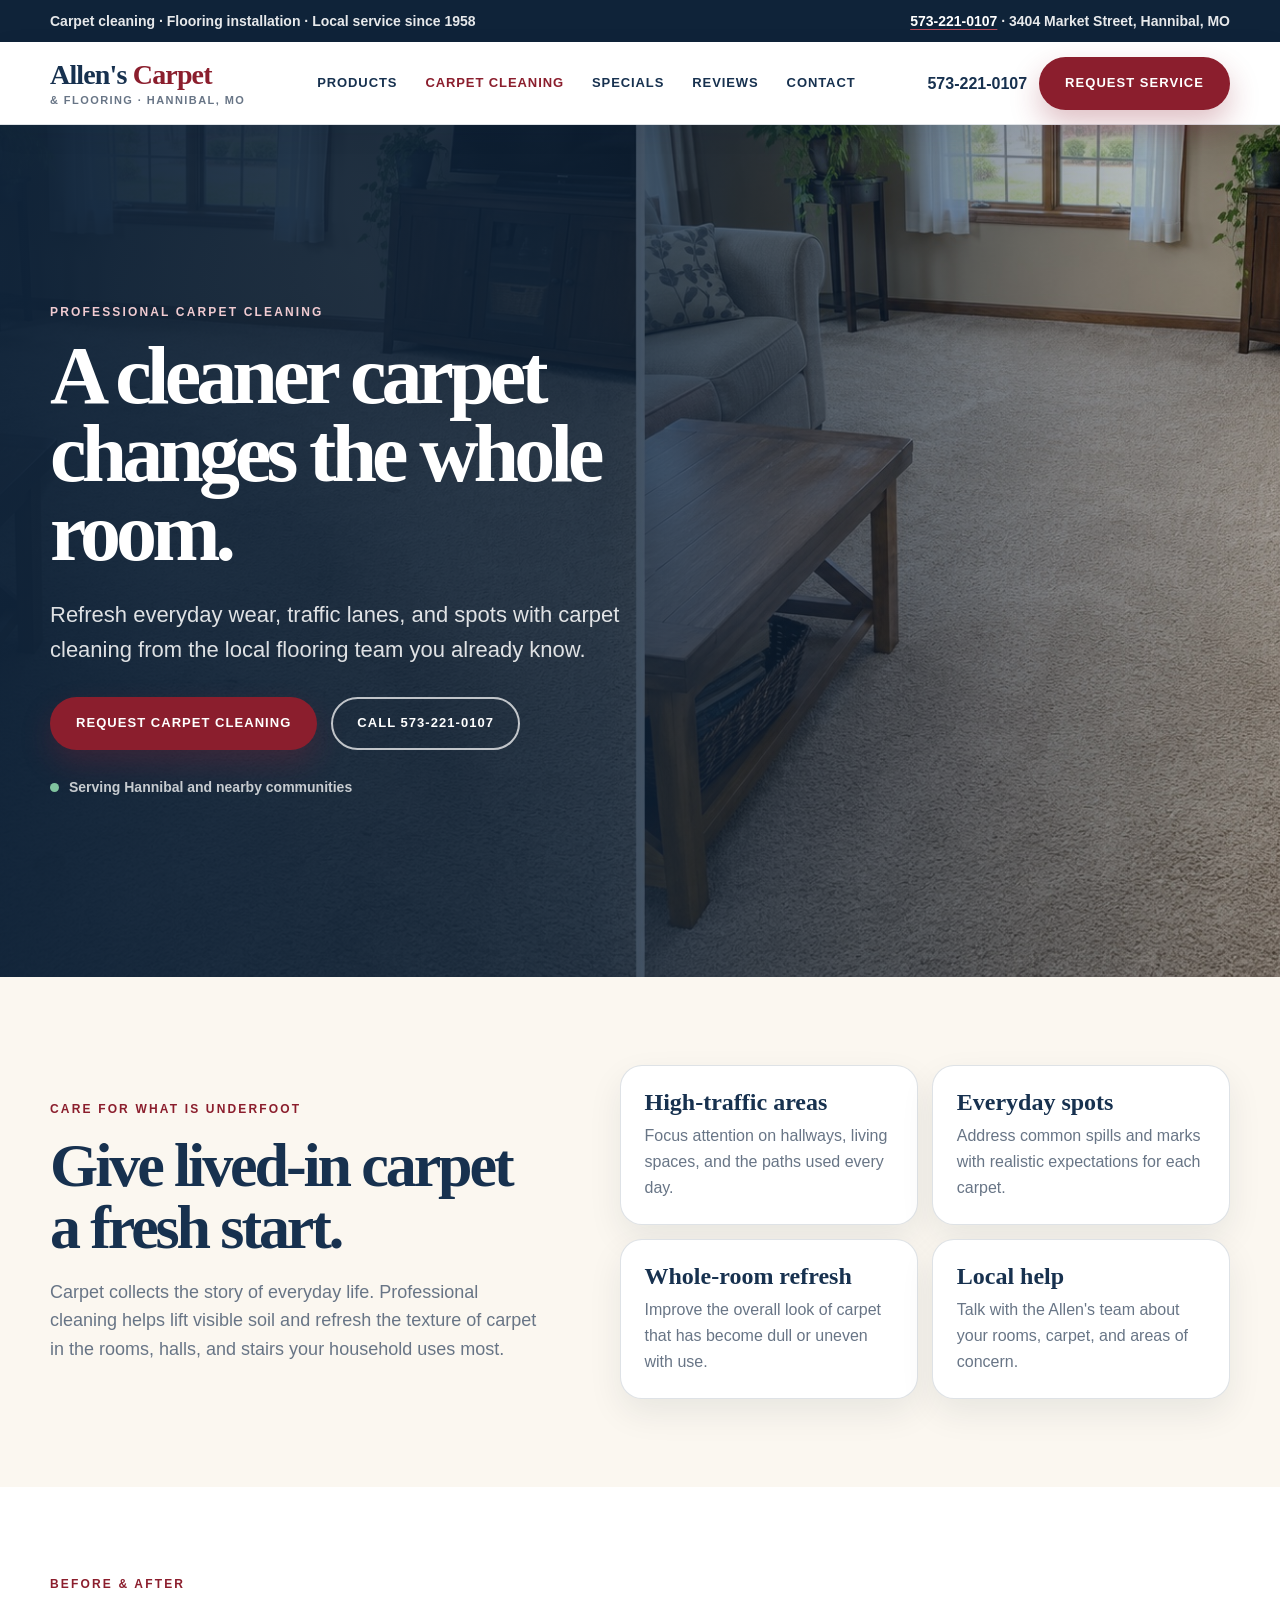
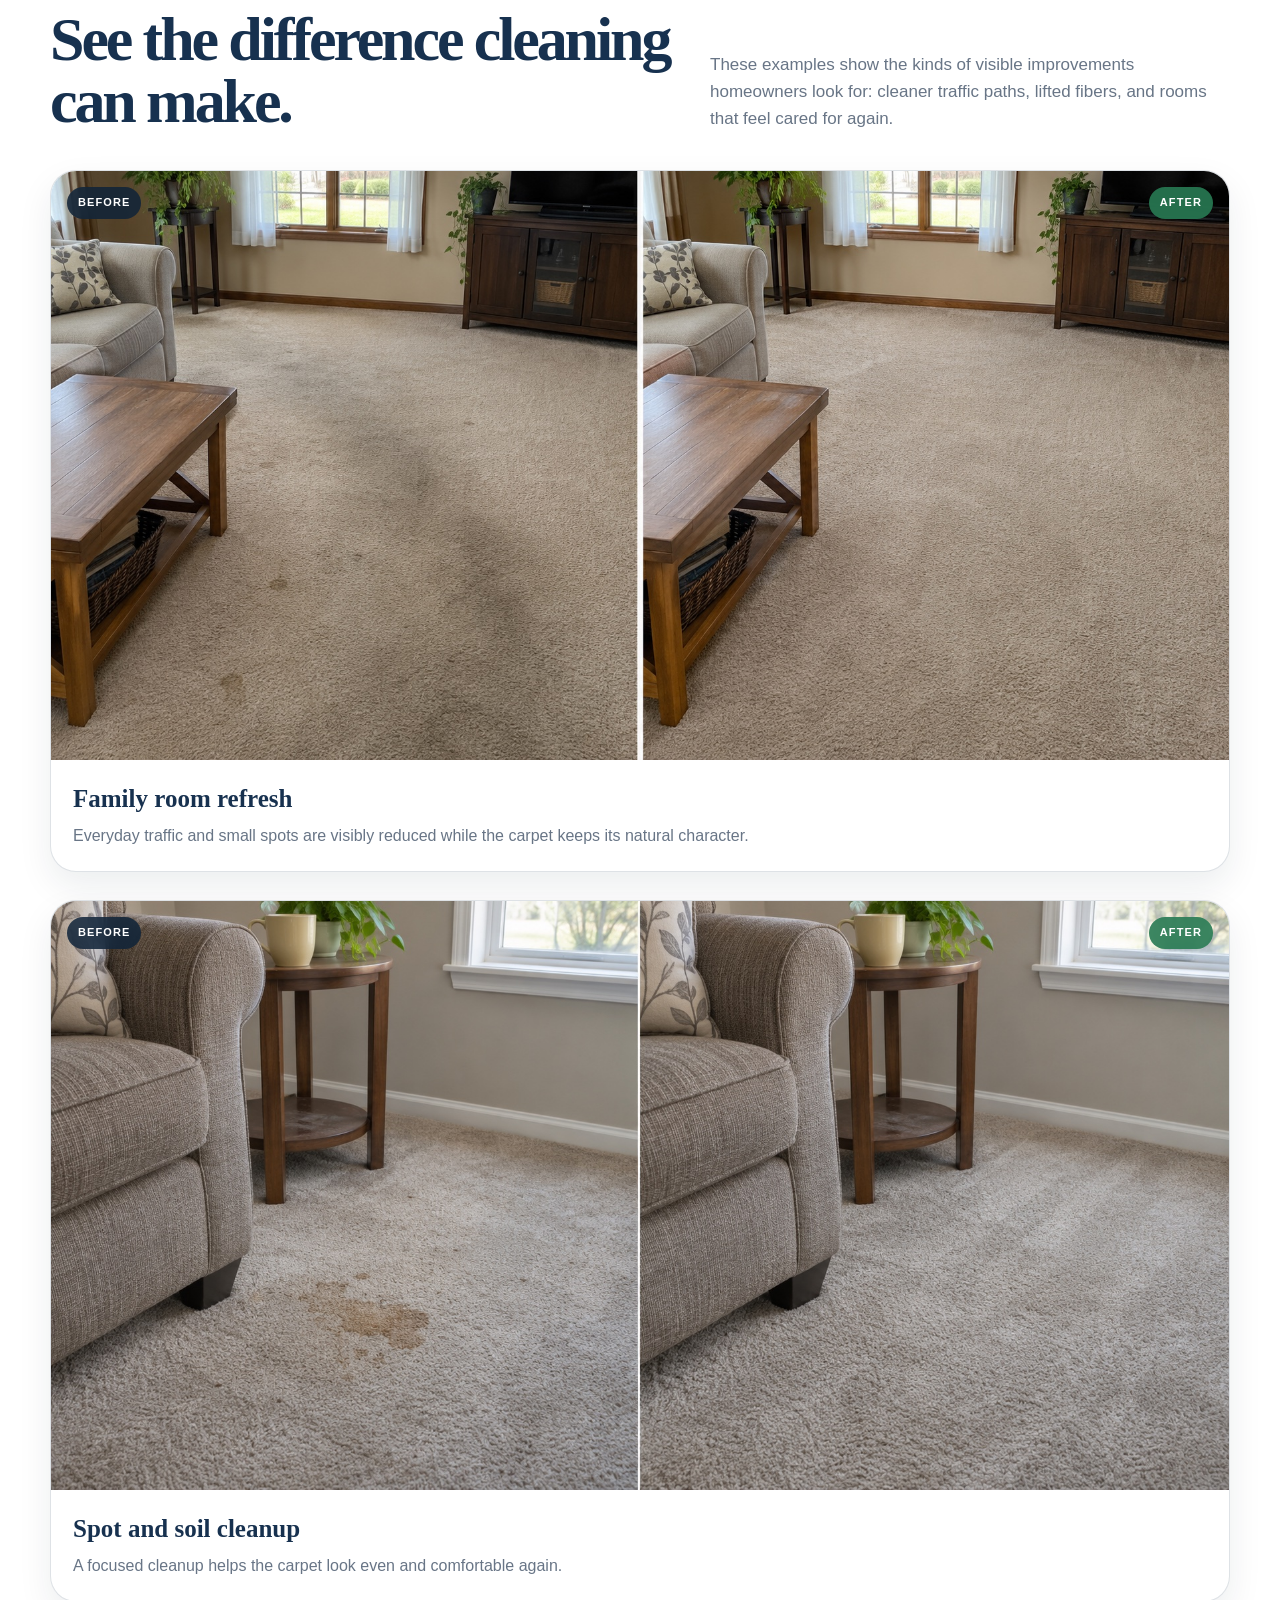
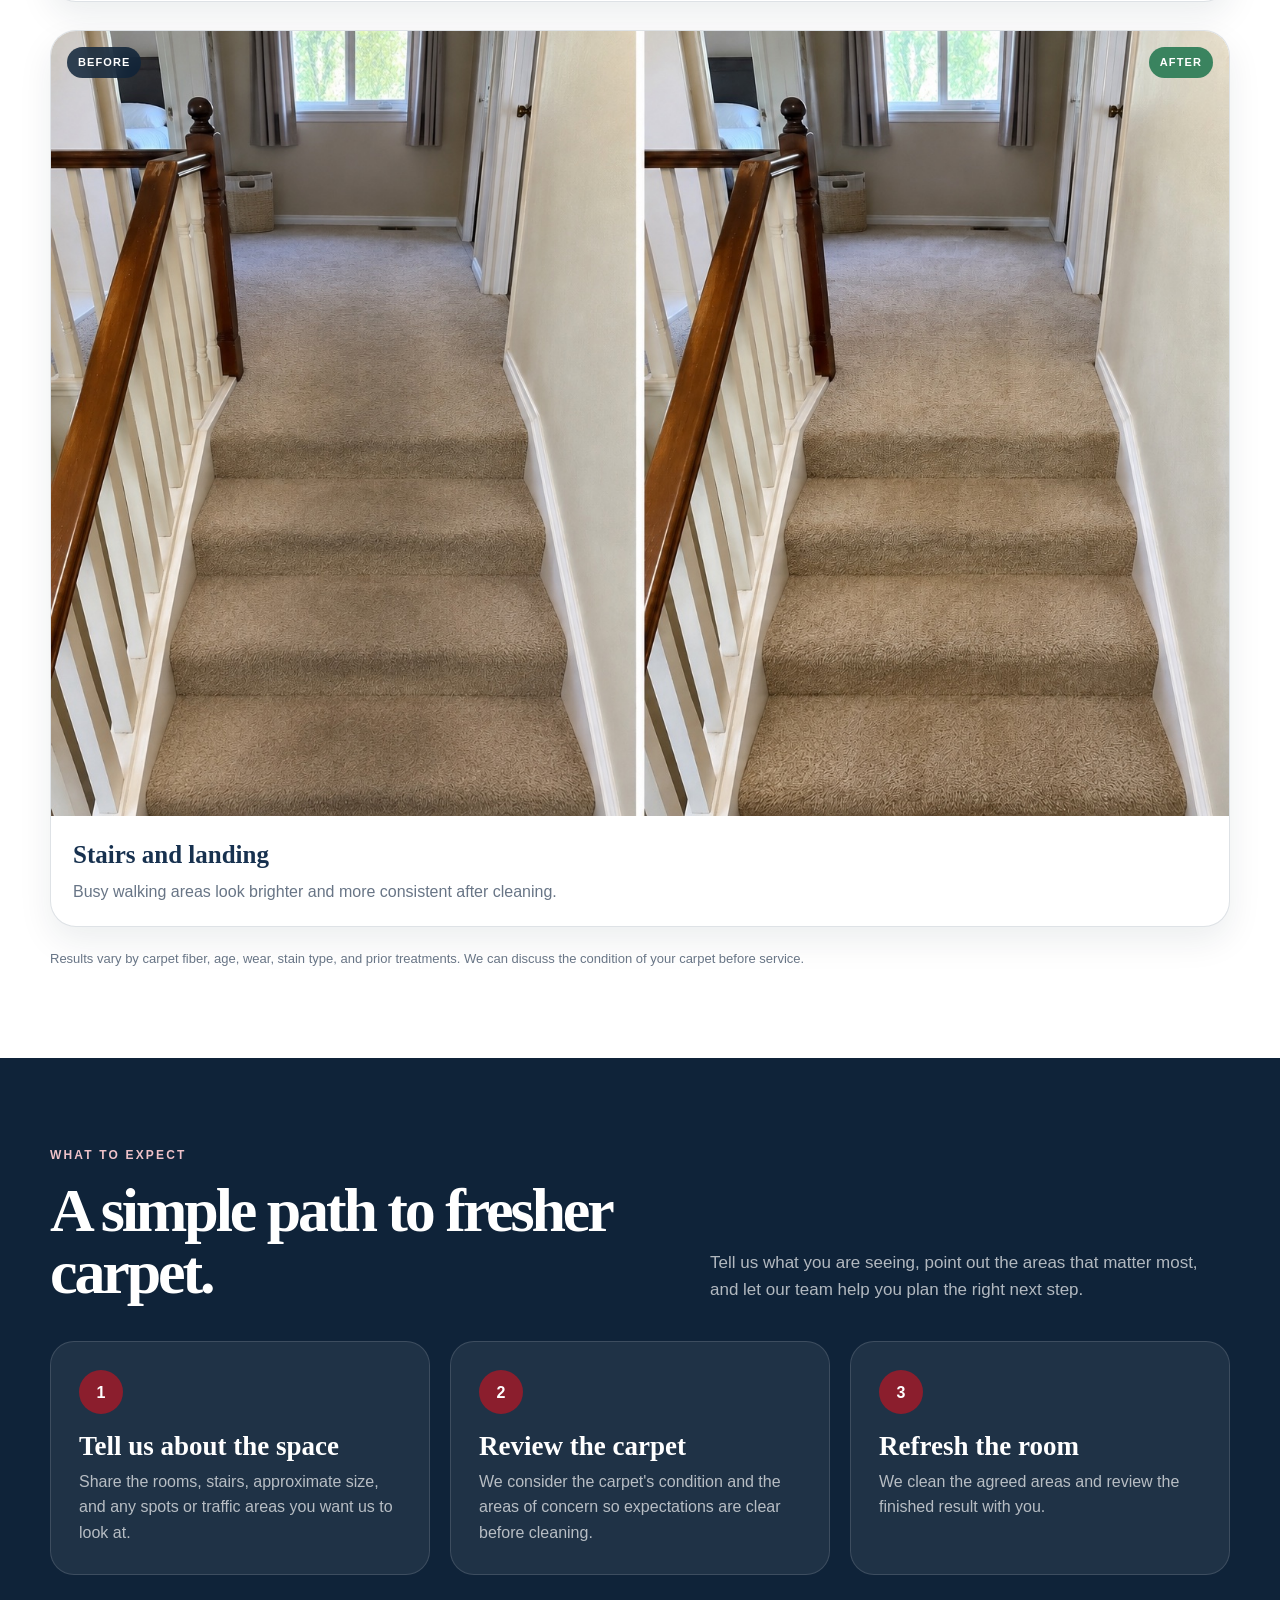
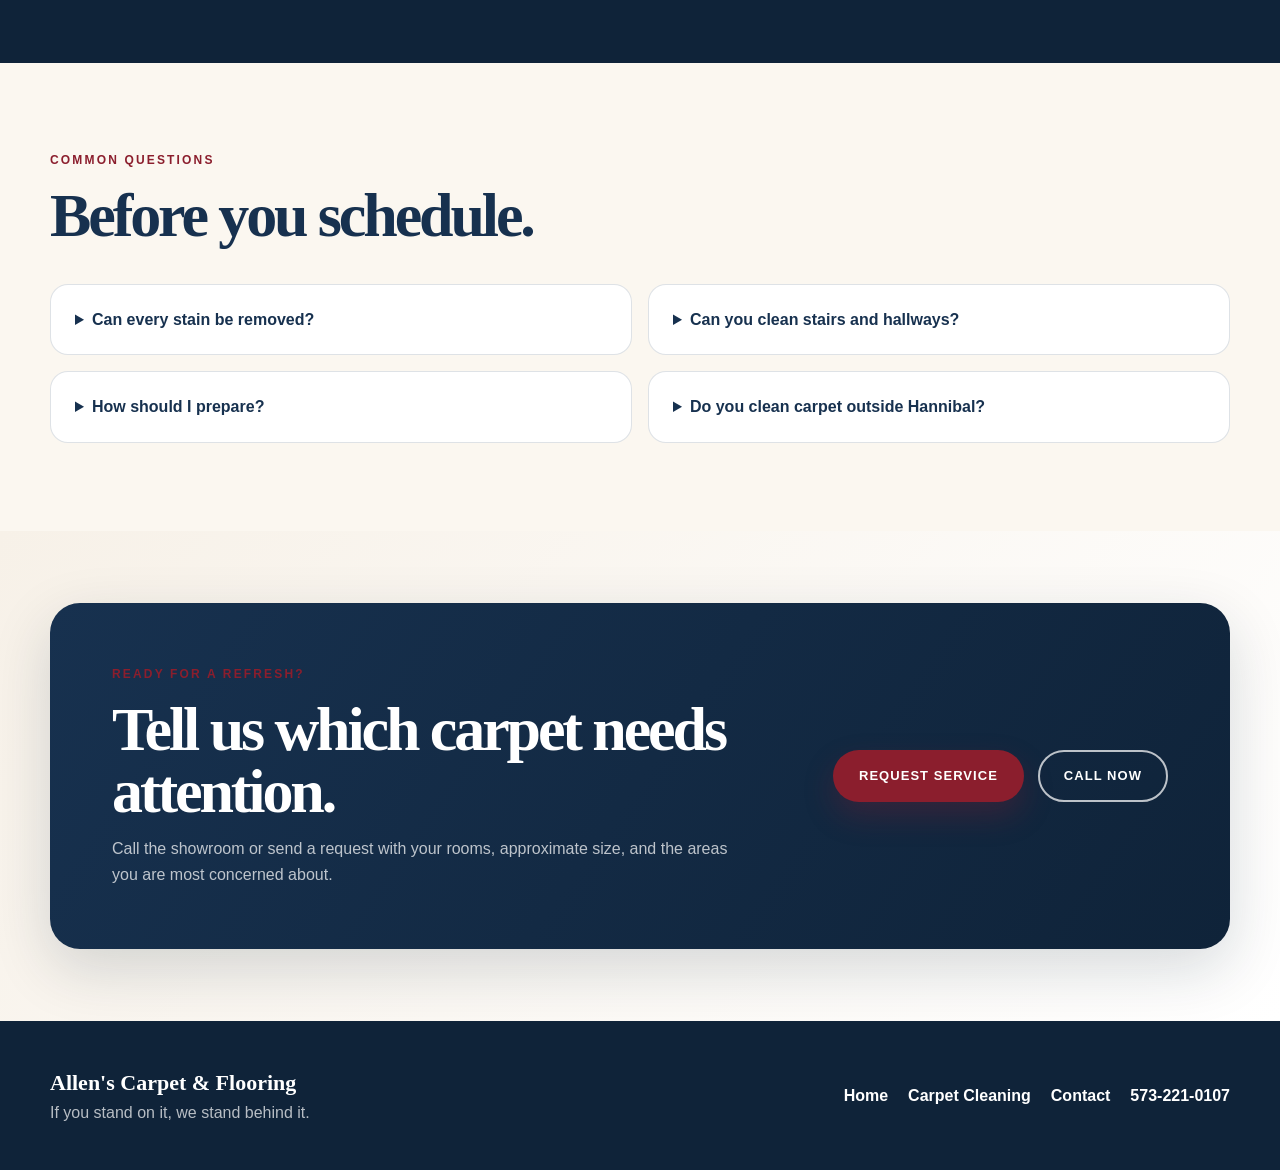
==== carpet-cleaning.html @ 407fa0a7 "Add carpet cleaning service page" ====
<!DOCTYPE html>
<html lang="en">
<head>
  <meta charset="UTF-8" />
  <meta name="viewport" content="width=device-width, initial-scale=1.0" />
  <title>Carpet Cleaning in Hannibal, MO | Allen's Carpet & Flooring</title>
  <meta name="description" content="Professional carpet cleaning from Allen’s Carpet & Flooring in Hannibal, Missouri. See before-and-after results and request service for your home." />
  <meta name="robots" content="index, follow, max-image-preview:large" />
  <meta name="theme-color" content="#17314f" />
  <link rel="canonical" href="https://allenscarpetinc.com/carpet-cleaning" />
  <link rel="icon" href="favicon.ico" sizes="32x32" />
  <link rel="icon" type="image/png" sizes="32x32" href="assets/favicon-32x32.png" />
  <link rel="apple-touch-icon" sizes="180x180" href="assets/apple-touch-icon.png" />
  <meta property="og:title" content="Carpet Cleaning in Hannibal, MO | Allen's Carpet & Flooring" />
  <meta property="og:description" content="Refresh tired carpet with professional cleaning from a local flooring team." />
  <meta property="og:type" content="website" />
  <meta property="og:url" content="https://allenscarpetinc.com/carpet-cleaning" />
  <meta property="og:image" content="https://allenscarpetinc.com/assets/carpet-cleaning-family-room.jpg" />
  <meta property="og:image:alt" content="Family-room carpet shown before and after cleaning" />

  <script type="application/ld+json">
  {
    "@context": "https://schema.org",
    "@type": "Service",
    "name": "Carpet Cleaning",
    "description": "Professional residential carpet cleaning in Hannibal, Missouri and nearby communities.",
    "provider": {
      "@type": "HomeAndConstructionBusiness",
      "@id": "https://allenscarpetinc.com/#business",
      "name": "Allen's Carpet & Flooring Inc.",
      "telephone": "+1-573-221-0107",
      "url": "https://allenscarpetinc.com/"
    },
    "areaServed": ["Hannibal, MO", "Northeast Missouri", "Western Illinois"]
  }
  </script>

  <style>
    :root {
      --navy: #17314f;
      --navy-dark: #0f2339;
      --cream: #f7f1e8;
      --cream-light: #fbf7f0;
      --red: #8b1e2d;
      --red-hover: #a5283a;
      --red-soft: #b94a5a;
      --white: #fff;
      --ink: #1b2531;
      --muted: #687586;
      --line: rgba(23,49,79,.14);
      --shadow: 0 20px 60px rgba(15,35,57,.16);
      --shadow-soft: 0 14px 34px rgba(15,35,57,.08);
      --serif: Georgia, "Times New Roman", serif;
      --sans: Arial, Helvetica, sans-serif;
    }
    * { box-sizing: border-box; margin: 0; padding: 0; }
    html { scroll-behavior: smooth; }
    body { font-family: var(--sans); color: var(--ink); background: var(--white); line-height: 1.6; overflow-x: hidden; }
    a { color: inherit; text-decoration: none; }
    img { display: block; max-width: 100%; }
    .container { width: min(1180px, calc(100% - 40px)); margin: 0 auto; }
    .top-strip { background: var(--navy-dark); color: rgba(255,255,255,.9); font-size: 14px; font-weight: 800; }
    .top-strip .container { display: flex; justify-content: space-between; gap: 18px; padding: 10px 0; flex-wrap: wrap; }
    .top-strip a { color: var(--white); text-decoration: underline; text-decoration-color: var(--red-soft); text-underline-offset: 3px; }
    header { position: sticky; top: 0; z-index: 20; background: rgba(255,255,255,.96); border-bottom: 1px solid var(--line); box-shadow: 0 8px 24px rgba(15,35,57,.08); backdrop-filter: blur(16px); }
    .nav { min-height: 82px; display: flex; align-items: center; justify-content: space-between; gap: 24px; }
    .logo { display: flex; flex-direction: column; line-height: 1.05; }
    .logo-main { font-family: var(--serif); font-weight: 800; color: var(--navy); font-size: 28px; letter-spacing: -.03em; }
    .logo-main span { color: var(--red); }
    .logo-sub { margin-top: 5px; color: var(--muted); font-size: 11px; font-weight: 900; letter-spacing: .13em; text-transform: uppercase; }
    .nav-links { display: flex; align-items: center; gap: 4px; list-style: none; }
    .nav-links a { display: inline-flex; padding: 11px 12px; border-radius: 999px; color: var(--navy); font-size: 13px; font-weight: 900; letter-spacing: .07em; text-transform: uppercase; }
    .nav-links a:hover { background: var(--cream); color: var(--red); }
    .nav-links a[aria-current="page"] { color: var(--red); }
    .header-actions { display: flex; align-items: center; gap: 12px; }
    .phone-link { color: var(--navy); font-weight: 900; }
    .menu-toggle { display: none; width: 44px; height: 44px; border: 1px solid var(--line); border-radius: 12px; background: var(--white); color: var(--navy); align-items: center; justify-content: center; cursor: pointer; }
    .menu-toggle span, .menu-toggle span::before, .menu-toggle span::after { position: relative; display: block; width: 22px; height: 2px; background: currentColor; content: ""; }
    .menu-toggle span::before { position: absolute; top: -7px; }
    .menu-toggle span::after { position: absolute; top: 7px; }
    .mobile-menu { display: none; padding: 10px 20px 22px; border-top: 1px solid var(--line); background: var(--white); }
    .mobile-menu a { display: block; padding: 12px 6px; border-bottom: 1px solid var(--line); color: var(--navy); font-size: 13px; font-weight: 900; letter-spacing: .08em; text-transform: uppercase; }
    .btn { display: inline-flex; align-items: center; justify-content: center; padding: 14px 24px; border: 2px solid transparent; border-radius: 999px; font-size: 13px; font-weight: 900; letter-spacing: .08em; text-align: center; text-transform: uppercase; transition: transform .18s ease, background .18s ease; }
    .btn:hover { transform: translateY(-2px); }
    .btn-primary { color: var(--white); background: var(--red); box-shadow: 0 14px 30px rgba(139,30,45,.28); }
    .btn-primary:hover { background: var(--red-hover); }
    .btn-outline { color: var(--white); border-color: rgba(255,255,255,.72); }
    .btn-outline:hover { background: rgba(255,255,255,.12); }
    .eyebrow { display: block; margin-bottom: 14px; color: var(--red); font-size: 12px; font-weight: 900; letter-spacing: .18em; text-transform: uppercase; }

    .hero { position: relative; min-height: 670px; overflow: hidden; color: var(--white); background: linear-gradient(90deg, rgba(15,35,57,.97) 0%, rgba(15,35,57,.82) 47%, rgba(15,35,57,.18) 100%), url("assets/carpet-cleaning-family-room.jpg") center/cover; }
    .hero .container { min-height: 670px; display: flex; align-items: center; padding: 90px 0; }
    .hero-copy { max-width: 670px; }
    .hero .eyebrow { color: #f0cbd1; }
    h1 { font-family: var(--serif); font-size: clamp(50px, 7vw, 82px); line-height: .96; letter-spacing: -.06em; }
    .hero p { max-width: 620px; margin: 24px 0 30px; color: rgba(255,255,255,.86); font-size: clamp(18px, 2vw, 22px); }
    .actions { display: flex; gap: 14px; flex-wrap: wrap; }
    .hero-note { display: inline-flex; align-items: center; gap: 10px; margin-top: 26px; color: rgba(255,255,255,.76); font-size: 14px; font-weight: 800; }
    .hero-note::before { width: 9px; height: 9px; border-radius: 50%; background: #80c49f; content: ""; }

    section { padding: 88px 0; }
    .section-head { display: flex; justify-content: space-between; align-items: end; gap: 36px; margin-bottom: 38px; }
    .section-head h2, .intro h2, .cta h2 { font-family: var(--serif); color: var(--navy); font-size: clamp(38px, 5vw, 62px); line-height: 1; letter-spacing: -.05em; }
    .section-head p { max-width: 520px; color: var(--muted); font-size: 17px; }
    .intro { background: var(--cream-light); }
    .intro-grid { display: grid; grid-template-columns: .9fr 1.1fr; gap: 70px; align-items: center; }
    .intro p { margin-top: 20px; color: var(--muted); font-size: 18px; }
    .benefits { display: grid; grid-template-columns: 1fr 1fr; gap: 14px; }
    .benefit { min-height: 150px; padding: 24px; border: 1px solid var(--line); border-radius: 22px; background: var(--white); box-shadow: var(--shadow-soft); }
    .benefit strong { display: block; margin-bottom: 8px; color: var(--navy); font-family: var(--serif); font-size: 24px; line-height: 1.05; }
    .benefit span { color: var(--muted); }

    .results { background: var(--white); }
    .result-grid { display: grid; grid-template-columns: 1fr; gap: 28px; }
    .result-card { overflow: hidden; border: 1px solid var(--line); border-radius: 26px; background: var(--white); box-shadow: var(--shadow-soft); }
    .result-image { position: relative; }
    .result-image img { width: 100%; height: auto; object-fit: contain; }
    .result-labels { position: absolute; inset: 16px 16px auto; display: grid; grid-template-columns: 1fr 1fr; gap: 16px; pointer-events: none; }
    .result-labels span { justify-self: start; padding: 7px 11px; border-radius: 999px; color: var(--white); background: rgba(15,35,57,.84); font-size: 11px; font-weight: 900; letter-spacing: .1em; text-transform: uppercase; backdrop-filter: blur(8px); }
    .result-labels span:last-child { justify-self: end; background: rgba(40,122,84,.9); }
    .result-card figcaption { padding: 19px 22px 22px; color: var(--muted); }
    .result-card figcaption strong { display: block; margin-bottom: 4px; color: var(--navy); font-family: var(--serif); font-size: 25px; }
    .gallery-note { margin-top: 22px; color: var(--muted); font-size: 13px; }

    .process { color: var(--white); background: var(--navy-dark); }
    .process .section-head h2 { color: var(--white); }
    .process .section-head p { color: rgba(255,255,255,.68); }
    .process .eyebrow { color: #efc2c9; }
    .steps { display: grid; grid-template-columns: repeat(3, 1fr); gap: 20px; }
    .step { padding: 28px; border: 1px solid rgba(255,255,255,.13); border-radius: 24px; background: rgba(255,255,255,.07); }
    .step-number { display: grid; place-items: center; width: 44px; height: 44px; margin-bottom: 18px; border-radius: 50%; background: var(--red); font-weight: 900; }
    .step h3 { margin-bottom: 8px; font-family: var(--serif); font-size: 27px; line-height: 1.05; }
    .step p { color: rgba(255,255,255,.68); }

    .faq { background: var(--cream-light); }
    .faq-grid { display: grid; grid-template-columns: 1fr 1fr; gap: 16px; }
    details { padding: 22px 24px; border: 1px solid var(--line); border-radius: 18px; background: var(--white); }
    summary { color: var(--navy); font-weight: 900; cursor: pointer; }
    details p { margin-top: 12px; color: var(--muted); }

    .cta { padding: 72px 0; background: linear-gradient(130deg, var(--cream), #fff); }
    .cta-card { display: flex; align-items: center; justify-content: space-between; gap: 36px; padding: clamp(32px, 5vw, 62px); border-radius: 30px; color: var(--white); background: linear-gradient(125deg, var(--navy), var(--navy-dark)); box-shadow: var(--shadow); }
    .cta h2 { max-width: 660px; color: var(--white); }
    .cta p { max-width: 620px; margin-top: 14px; color: rgba(255,255,255,.72); }
    .cta .actions { flex-shrink: 0; }
    footer { padding: 44px 0; color: rgba(255,255,255,.7); background: var(--navy-dark); }
    .footer-inner { display: flex; align-items: center; justify-content: space-between; gap: 24px; flex-wrap: wrap; }
    .footer-inner strong { color: var(--white); font-family: var(--serif); font-size: 22px; }
    .footer-links { display: flex; gap: 20px; flex-wrap: wrap; }
    .footer-links a { color: var(--white); font-weight: 800; }

    @media (max-width: 1040px) {
      .nav-links, .phone-link { display: none; }
      .menu-toggle { display: inline-flex; }
      .mobile-menu.open { display: block; }
      .intro-grid { grid-template-columns: 1fr; gap: 38px; }
    }
    @media (max-width: 760px) {
      .top-strip { display: none; }
      .container { width: min(100% - 28px, 1180px); }
      .nav { min-height: 72px; }
      .logo-main { font-size: 22px; }
      .logo-sub { font-size: 10px; }
      .hero, .hero .container { min-height: 620px; }
      .hero { background-position: 58% center; }
      .hero .container { padding: 70px 0; }
      .actions .btn { width: 100%; }
      section { padding: 62px 0; }
      .section-head { display: block; }
      .section-head p { margin-top: 14px; }
      .benefits, .faq-grid, .steps { grid-template-columns: 1fr; }
      .cta-card { display: block; }
      .cta .actions { margin-top: 26px; }
    }
  </style>
</head>
<body>
  <div class="top-strip">
    <div class="container">
      <div>Carpet cleaning · Flooring installation · Local service since 1958</div>
      <div><a href="tel:5732210107">573-221-0107</a> · 3404 Market Street, Hannibal, MO</div>
    </div>
  </div>
  <header>
    <div class="container nav">
      <a href="/" class="logo" aria-label="Allen's Carpet and Flooring home">
        <span class="logo-main">Allen's <span>Carpet</span></span>
        <span class="logo-sub">&amp; Flooring · Hannibal, MO</span>
      </a>
      <ul class="nav-links" aria-label="Primary navigation">
        <li><a href="/#products">Products</a></li>
        <li><a href="/carpet-cleaning" aria-current="page">Carpet Cleaning</a></li>
        <li><a href="/#specials">Specials</a></li>
        <li><a href="/#reviews">Reviews</a></li>
        <li><a href="/contact">Contact</a></li>
      </ul>
      <div class="header-actions">
        <a class="phone-link" href="tel:5732210107">573-221-0107</a>
        <a class="btn btn-primary" href="/contact#estimateForm">Request Service</a>
        <button class="menu-toggle" id="menuToggle" type="button" aria-controls="mobileMenu" aria-label="Open navigation" aria-expanded="false"><span></span></button>
      </div>
    </div>
    <nav class="mobile-menu" id="mobileMenu" aria-label="Mobile navigation">
      <a href="/">Home</a>
      <a href="/#products">Products</a>
      <a href="/carpet-cleaning" aria-current="page">Carpet Cleaning</a>
      <a href="/#specials">Specials</a>
      <a href="/#reviews">Reviews</a>
      <a href="/contact">Contact</a>
      <a href="tel:5732210107">Call 573-221-0107</a>
    </nav>
  </header>

  <main>
    <section class="hero">
      <div class="container">
        <div class="hero-copy">
          <span class="eyebrow">Professional carpet cleaning</span>
          <h1>A cleaner carpet changes the whole room.</h1>
          <p>Refresh everyday wear, traffic lanes, and spots with carpet cleaning from the local flooring team you already know.</p>
          <div class="actions">
            <a class="btn btn-primary" href="/contact#estimateForm">Request Carpet Cleaning</a>
            <a class="btn btn-outline" href="tel:5732210107">Call 573-221-0107</a>
          </div>
          <div class="hero-note">Serving Hannibal and nearby communities</div>
        </div>
      </div>
    </section>

    <section class="intro">
      <div class="container intro-grid">
        <div>
          <span class="eyebrow">Care for what is underfoot</span>
          <h2>Give lived-in carpet a fresh start.</h2>
          <p>Carpet collects the story of everyday life. Professional cleaning helps lift visible soil and refresh the texture of carpet in the rooms, halls, and stairs your household uses most.</p>
        </div>
        <div class="benefits">
          <article class="benefit"><strong>High-traffic areas</strong><span>Focus attention on hallways, living spaces, and the paths used every day.</span></article>
          <article class="benefit"><strong>Everyday spots</strong><span>Address common spills and marks with realistic expectations for each carpet.</span></article>
          <article class="benefit"><strong>Whole-room refresh</strong><span>Improve the overall look of carpet that has become dull or uneven with use.</span></article>
          <article class="benefit"><strong>Local help</strong><span>Talk with the Allen's team about your rooms, carpet, and areas of concern.</span></article>
        </div>
      </div>
    </section>

    <section class="results" aria-labelledby="results-heading">
      <div class="container">
        <div class="section-head">
          <div>
            <span class="eyebrow">Before &amp; after</span>
            <h2 id="results-heading">See the difference cleaning can make.</h2>
          </div>
          <p>These examples show the kinds of visible improvements homeowners look for: cleaner traffic paths, lifted fibers, and rooms that feel cared for again.</p>
        </div>
        <div class="result-grid">
          <figure class="result-card">
            <div class="result-image">
              <img src="assets/carpet-cleaning-family-room.jpg" alt="Family-room carpet before and after cleaning" width="1776" height="1016" />
              <div class="result-labels" aria-hidden="true"><span>Before</span><span>After</span></div>
            </div>
            <figcaption><strong>Family room refresh</strong>Everyday traffic and small spots are visibly reduced while the carpet keeps its natural character.</figcaption>
          </figure>
          <figure class="result-card">
            <div class="result-image">
              <img src="assets/carpet-cleaning-stain.jpg" alt="Light living-room carpet with a spill stain before cleaning and refreshed carpet after cleaning" width="1776" height="1016" />
              <div class="result-labels" aria-hidden="true"><span>Before</span><span>After</span></div>
            </div>
            <figcaption><strong>Spot and soil cleanup</strong>A focused cleanup helps the carpet look even and comfortable again.</figcaption>
          </figure>
          <figure class="result-card">
            <div class="result-image">
              <img src="assets/carpet-cleaning-stairs.jpg" alt="Carpeted stairs and landing before and after cleaning" width="1536" height="1024" />
              <div class="result-labels" aria-hidden="true"><span>Before</span><span>After</span></div>
            </div>
            <figcaption><strong>Stairs and landing</strong>Busy walking areas look brighter and more consistent after cleaning.</figcaption>
          </figure>
        </div>
        <p class="gallery-note">Results vary by carpet fiber, age, wear, stain type, and prior treatments. We can discuss the condition of your carpet before service.</p>
      </div>
    </section>

    <section class="process">
      <div class="container">
        <div class="section-head">
          <div>
            <span class="eyebrow">What to expect</span>
            <h2>A simple path to fresher carpet.</h2>
          </div>
          <p>Tell us what you are seeing, point out the areas that matter most, and let our team help you plan the right next step.</p>
        </div>
        <div class="steps">
          <article class="step"><div class="step-number">1</div><h3>Tell us about the space</h3><p>Share the rooms, stairs, approximate size, and any spots or traffic areas you want us to look at.</p></article>
          <article class="step"><div class="step-number">2</div><h3>Review the carpet</h3><p>We consider the carpet's condition and the areas of concern so expectations are clear before cleaning.</p></article>
          <article class="step"><div class="step-number">3</div><h3>Refresh the room</h3><p>We clean the agreed areas and review the finished result with you.</p></article>
        </div>
      </div>
    </section>

    <section class="faq">
      <div class="container">
        <div class="section-head">
          <div>
            <span class="eyebrow">Common questions</span>
            <h2>Before you schedule.</h2>
          </div>
        </div>
        <div class="faq-grid">
          <details><summary>Can every stain be removed?</summary><p>Not every spot responds the same way. Carpet fiber, age, the source of the stain, and past treatments all affect the result. We prefer clear expectations over unrealistic promises.</p></details>
          <details><summary>Can you clean stairs and hallways?</summary><p>Yes—tell us which rooms, halls, stairs, or landings need attention when you request service.</p></details>
          <details><summary>How should I prepare?</summary><p>When you contact us, we will explain what to move and what can stay in place based on the rooms being cleaned.</p></details>
          <details><summary>Do you clean carpet outside Hannibal?</summary><p>Allen's serves Hannibal and communities across the surrounding Northeast Missouri and Western Illinois area. Call to confirm availability for your address.</p></details>
        </div>
      </div>
    </section>

    <section class="cta">
      <div class="container">
        <div class="cta-card">
          <div>
            <span class="eyebrow">Ready for a refresh?</span>
            <h2>Tell us which carpet needs attention.</h2>
            <p>Call the showroom or send a request with your rooms, approximate size, and the areas you are most concerned about.</p>
          </div>
          <div class="actions">
            <a class="btn btn-primary" href="/contact#estimateForm">Request Service</a>
            <a class="btn btn-outline" href="tel:5732210107">Call Now</a>
          </div>
        </div>
      </div>
    </section>
  </main>

  <footer>
    <div class="container footer-inner">
      <div><strong>Allen's Carpet &amp; Flooring</strong><br />If you stand on it, we stand behind it.</div>
      <div class="footer-links">
        <a href="/">Home</a>
        <a href="/carpet-cleaning">Carpet Cleaning</a>
        <a href="/contact">Contact</a>
        <a href="tel:5732210107">573-221-0107</a>
      </div>
    </div>
  </footer>
  <script src="assets/navigation.js" defer></script>
</body>
</html>
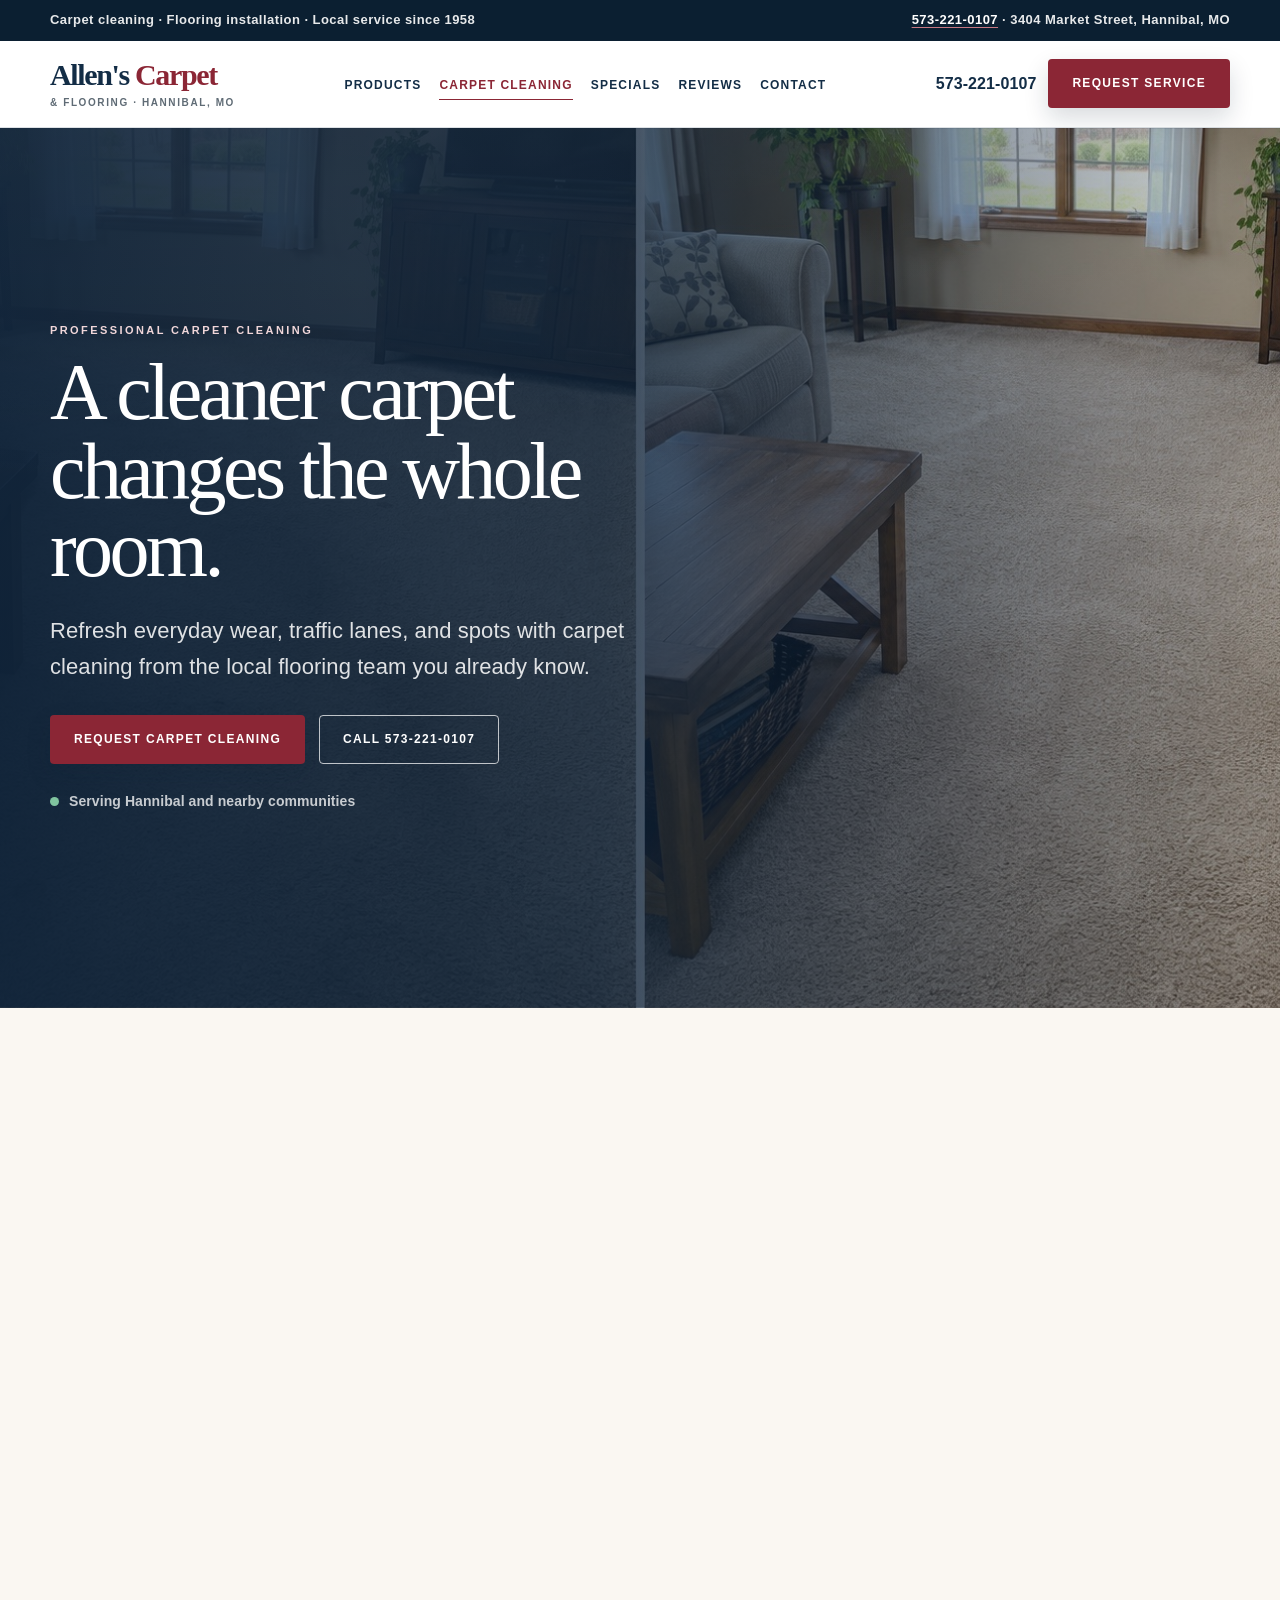
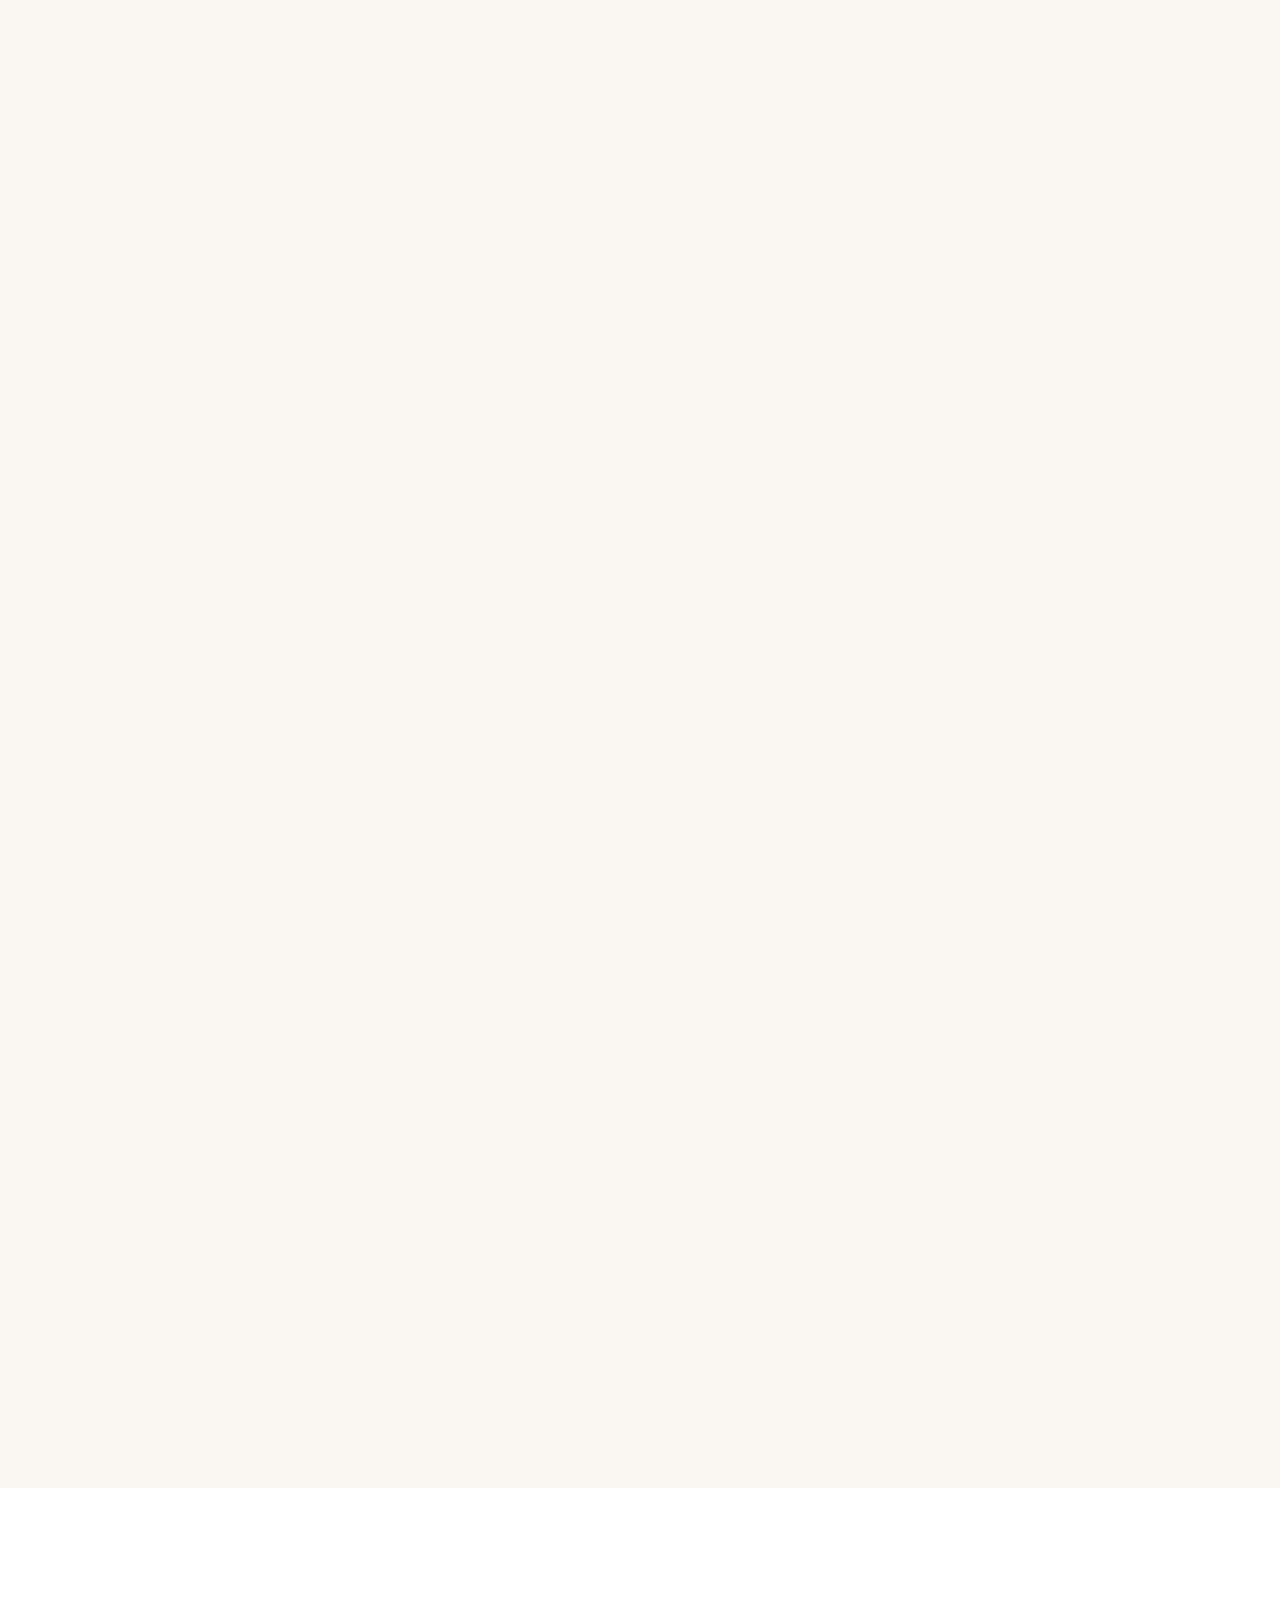
==== commit d925491d: "Polish site design and expand SEO" ====
--- a/carpet-cleaning.html
+++ b/carpet-cleaning.html
@@ -6,8 +6,9 @@
   <title>Carpet Cleaning in Hannibal, MO | Allen's Carpet & Flooring</title>
   <meta name="description" content="Professional carpet cleaning from Allen’s Carpet & Flooring in Hannibal, Missouri. See before-and-after results and request service for your home." />
   <meta name="robots" content="index, follow, max-image-preview:large" />
-  <meta name="theme-color" content="#17314f" />
+  <meta name="theme-color" content="#132d46" />
   <link rel="canonical" href="https://allenscarpetinc.com/carpet-cleaning" />
+  <link rel="preload" as="image" href="assets/carpet-cleaning-family-room.jpg" fetchpriority="high" />
   <link rel="icon" href="favicon.ico" sizes="32x32" />
   <link rel="icon" type="image/png" sizes="32x32" href="assets/favicon-32x32.png" />
   <link rel="apple-touch-icon" sizes="180x180" href="assets/apple-touch-icon.png" />
@@ -15,23 +16,86 @@
   <meta property="og:description" content="Refresh tired carpet with professional cleaning from a local flooring team." />
   <meta property="og:type" content="website" />
   <meta property="og:url" content="https://allenscarpetinc.com/carpet-cleaning" />
+  <meta property="og:site_name" content="Allen's Carpet & Flooring" />
+  <meta property="og:locale" content="en_US" />
   <meta property="og:image" content="https://allenscarpetinc.com/assets/carpet-cleaning-family-room.jpg" />
+  <meta property="og:image:width" content="1774" />
+  <meta property="og:image:height" content="887" />
   <meta property="og:image:alt" content="Family-room carpet shown before and after cleaning" />
+  <meta name="twitter:card" content="summary_large_image" />
+  <meta name="twitter:title" content="Carpet Cleaning in Hannibal, MO | Allen's Carpet & Flooring" />
+  <meta name="twitter:description" content="Refresh tired carpet with professional cleaning from a local Hannibal flooring team." />
+  <meta name="twitter:image" content="https://allenscarpetinc.com/assets/carpet-cleaning-family-room.jpg" />
 
   <script type="application/ld+json">
   {
     "@context": "https://schema.org",
-    "@type": "Service",
-    "name": "Carpet Cleaning",
-    "description": "Professional residential carpet cleaning in Hannibal, Missouri and nearby communities.",
-    "provider": {
-      "@type": "HomeAndConstructionBusiness",
-      "@id": "https://allenscarpetinc.com/#business",
-      "name": "Allen's Carpet & Flooring Inc.",
-      "telephone": "+1-573-221-0107",
-      "url": "https://allenscarpetinc.com/"
-    },
-    "areaServed": ["Hannibal, MO", "Northeast Missouri", "Western Illinois"]
+    "@graph": [
+      {
+        "@type": "Service",
+        "@id": "https://allenscarpetinc.com/carpet-cleaning#service",
+        "name": "Residential Carpet Cleaning",
+        "serviceType": "Carpet cleaning",
+        "description": "Professional residential carpet cleaning in Hannibal, Missouri and nearby communities.",
+        "url": "https://allenscarpetinc.com/carpet-cleaning",
+        "provider": {
+          "@type": "HomeAndConstructionBusiness",
+          "@id": "https://allenscarpetinc.com/#business",
+          "name": "Allen's Carpet & Flooring Inc.",
+          "telephone": "+1-573-221-0107",
+          "url": "https://allenscarpetinc.com/"
+        },
+        "areaServed": [
+          { "@type": "City", "name": "Hannibal", "addressRegion": "MO" },
+          { "@type": "AdministrativeArea", "name": "Northeast Missouri" },
+          { "@type": "AdministrativeArea", "name": "Western Illinois" }
+        ]
+      },
+      {
+        "@type": "WebPage",
+        "@id": "https://allenscarpetinc.com/carpet-cleaning#webpage",
+        "url": "https://allenscarpetinc.com/carpet-cleaning",
+        "name": "Carpet Cleaning in Hannibal, MO | Allen's Carpet & Flooring",
+        "isPartOf": { "@id": "https://allenscarpetinc.com/#website" },
+        "about": { "@id": "https://allenscarpetinc.com/carpet-cleaning#service" },
+        "breadcrumb": { "@id": "https://allenscarpetinc.com/carpet-cleaning#breadcrumb" },
+        "inLanguage": "en-US"
+      },
+      {
+        "@type": "BreadcrumbList",
+        "@id": "https://allenscarpetinc.com/carpet-cleaning#breadcrumb",
+        "itemListElement": [
+          { "@type": "ListItem", "position": 1, "name": "Home", "item": "https://allenscarpetinc.com/" },
+          { "@type": "ListItem", "position": 2, "name": "Carpet Cleaning", "item": "https://allenscarpetinc.com/carpet-cleaning" }
+        ]
+      },
+      {
+        "@type": "FAQPage",
+        "@id": "https://allenscarpetinc.com/carpet-cleaning#faq",
+        "mainEntity": [
+          {
+            "@type": "Question",
+            "name": "Can every stain be removed?",
+            "acceptedAnswer": { "@type": "Answer", "text": "Not every spot responds the same way. Carpet fiber, age, the source of the stain, and past treatments all affect the result." }
+          },
+          {
+            "@type": "Question",
+            "name": "Can you clean stairs and hallways?",
+            "acceptedAnswer": { "@type": "Answer", "text": "Yes. Tell us which rooms, halls, stairs, or landings need attention when you request service." }
+          },
+          {
+            "@type": "Question",
+            "name": "How should I prepare?",
+            "acceptedAnswer": { "@type": "Answer", "text": "When you contact us, we will explain what to move and what can stay in place based on the rooms being cleaned." }
+          },
+          {
+            "@type": "Question",
+            "name": "Do you clean carpet outside Hannibal?",
+            "acceptedAnswer": { "@type": "Answer", "text": "Allen's serves Hannibal and communities across the surrounding Northeast Missouri and Western Illinois area. Call to confirm availability for your address." }
+          }
+        ]
+      }
+    ]
   }
   </script>
 
@@ -173,8 +237,10 @@
       .cta .actions { margin-top: 26px; }
     }
   </style>
+  <link rel="stylesheet" href="assets/premium.css" />
 </head>
 <body>
+  <a class="skip-link" href="#main-content">Skip to main content</a>
   <div class="top-strip">
     <div class="container">
       <div>Carpet cleaning · Flooring installation · Local service since 1958</div>
@@ -211,7 +277,7 @@
     </nav>
   </header>
 
-  <main>
+  <main id="main-content">
     <section class="hero">
       <div class="container">
         <div class="hero-copy">
@@ -255,21 +321,21 @@
         <div class="result-grid">
           <figure class="result-card">
             <div class="result-image">
-              <img src="assets/carpet-cleaning-family-room.jpg" alt="Family-room carpet before and after cleaning" width="1776" height="1016" />
+              <img src="assets/carpet-cleaning-family-room.jpg" alt="Family-room carpet before and after cleaning" loading="lazy" decoding="async" width="1774" height="887" />
               <div class="result-labels" aria-hidden="true"><span>Before</span><span>After</span></div>
             </div>
             <figcaption><strong>Family room refresh</strong>Everyday traffic and small spots are visibly reduced while the carpet keeps its natural character.</figcaption>
           </figure>
           <figure class="result-card">
             <div class="result-image">
-              <img src="assets/carpet-cleaning-stain.jpg" alt="Light living-room carpet with a spill stain before cleaning and refreshed carpet after cleaning" width="1776" height="1016" />
+              <img src="assets/carpet-cleaning-stain.jpg" alt="Light living-room carpet with a spill stain before cleaning and refreshed carpet after cleaning" loading="lazy" decoding="async" width="1774" height="887" />
               <div class="result-labels" aria-hidden="true"><span>Before</span><span>After</span></div>
             </div>
             <figcaption><strong>Spot and soil cleanup</strong>A focused cleanup helps the carpet look even and comfortable again.</figcaption>
           </figure>
           <figure class="result-card">
             <div class="result-image">
-              <img src="assets/carpet-cleaning-stairs.jpg" alt="Carpeted stairs and landing before and after cleaning" width="1536" height="1024" />
+              <img src="assets/carpet-cleaning-stairs.jpg" alt="Carpeted stairs and landing before and after cleaning" loading="lazy" decoding="async" width="1536" height="1024" />
               <div class="result-labels" aria-hidden="true"><span>Before</span><span>After</span></div>
             </div>
             <figcaption><strong>Stairs and landing</strong>Busy walking areas look brighter and more consistent after cleaning.</figcaption>
--- a/assets/premium.css
+++ b/assets/premium.css
@@ -0,0 +1,563 @@
+/* Shared visual refinement for the public site. Loaded after page-specific styles. */
+:root {
+  --navy: #132d46;
+  --navy-dark: #0b1f31;
+  --cream: #f2eadf;
+  --cream-light: #faf7f2;
+  --red: #8b2635;
+  --red-hover: #a03243;
+  --red-soft: #c77782;
+  --ink: #18232d;
+  --muted: #5f6b75;
+  --line: rgba(19, 45, 70, 0.14);
+  --shadow: 0 24px 64px rgba(11, 31, 49, 0.15);
+  --shadow-soft: 0 12px 32px rgba(11, 31, 49, 0.08);
+  --serif: "Iowan Old Style", "Palatino Linotype", Palatino, Baskerville, Georgia, serif;
+  --sans: Avenir, "Avenir Next", "Segoe UI", Helvetica, Arial, sans-serif;
+}
+
+html {
+  scroll-padding-top: 110px;
+}
+
+body {
+  font-family: var(--sans);
+  font-size: 16px;
+  letter-spacing: 0.005em;
+  text-rendering: optimizeLegibility;
+}
+
+.skip-link {
+  position: fixed;
+  z-index: 1000;
+  top: 12px;
+  left: 12px;
+  padding: 12px 18px;
+  color: #fff;
+  background: var(--navy-dark);
+  border-radius: 4px;
+  transform: translateY(-160%);
+  transition: transform 0.2s ease;
+}
+
+.skip-link:focus {
+  transform: translateY(0);
+}
+
+a:focus-visible,
+button:focus-visible,
+input:focus-visible,
+select:focus-visible,
+textarea:focus-visible,
+summary:focus-visible {
+  outline: 3px solid #d5a54c;
+  outline-offset: 4px;
+}
+
+.top-strip {
+  font-size: 13px;
+  font-weight: 650;
+  letter-spacing: 0.035em;
+}
+
+header {
+  position: sticky;
+  top: 0;
+  z-index: 100;
+  background: rgba(255,255,255,0.97);
+  box-shadow: 0 1px 0 rgba(11, 31, 49, 0.08);
+  backdrop-filter: blur(16px);
+}
+
+.nav {
+  min-height: 86px;
+}
+
+.logo-main,
+.footer-logo,
+.footer-inner strong {
+  font-weight: 600;
+}
+
+.logo-main {
+  font-size: 30px;
+  letter-spacing: -0.045em;
+}
+
+.logo-sub {
+  margin-top: 7px;
+  font-size: 10px;
+  font-weight: 700;
+  letter-spacing: 0.16em;
+}
+
+.nav-links {
+  gap: 10px;
+}
+
+.nav-links a {
+  position: relative;
+  padding: 12px 4px 9px;
+  border-radius: 0;
+  font-size: 12px;
+  font-weight: 700;
+  letter-spacing: 0.1em;
+  background: transparent;
+}
+
+.nav-links a::after {
+  position: absolute;
+  right: 4px;
+  bottom: 4px;
+  left: 4px;
+  height: 1px;
+  background: var(--red);
+  content: "";
+  transform: scaleX(0);
+  transform-origin: left;
+  transition: transform 0.2s ease;
+}
+
+.nav-links a:hover,
+.nav-links a[aria-current="page"] {
+  color: var(--red);
+  background: transparent;
+}
+
+.nav-links a:hover::after,
+.nav-links a[aria-current="page"]::after {
+  transform: scaleX(1);
+}
+
+.phone-link {
+  font-size: 16px;
+  font-weight: 700;
+}
+
+.btn {
+  min-height: 48px;
+  padding: 14px 23px;
+  border-width: 1px;
+  border-radius: 4px;
+  font-size: 12px;
+  font-weight: 750;
+  letter-spacing: 0.11em;
+  box-shadow: none;
+}
+
+.btn-primary,
+.btn-blue,
+.btn-green {
+  box-shadow: 0 10px 24px rgba(11, 31, 49, 0.16);
+}
+
+.btn:hover {
+  transform: translateY(-1px);
+}
+
+.menu-toggle {
+  border-radius: 4px;
+}
+
+.hero,
+.contact-hero {
+  background-position: center 64%;
+}
+
+.hero::before,
+.contact-hero::before {
+  position: absolute;
+  inset: 0;
+  pointer-events: none;
+  content: "";
+  background: linear-gradient(180deg, rgba(255,255,255,0.03), transparent 42%);
+}
+
+.eyebrow {
+  font-size: 11px;
+  font-weight: 750;
+  letter-spacing: 0.22em;
+}
+
+.hero .eyebrow,
+.why .eyebrow,
+.showroom .eyebrow {
+  color: #f0d6d9;
+  text-shadow: none;
+}
+
+.hero h1,
+h1,
+.section-head h2,
+.sample-preview h2,
+.cleaning-copy h2,
+.showroom h2,
+.intro h2,
+.cta h2 {
+  font-weight: 500;
+  letter-spacing: -0.045em;
+}
+
+.hero h1 {
+  max-width: 700px;
+  font-size: clamp(48px, 6.6vw, 80px);
+  line-height: 0.98;
+}
+
+.hero p,
+.contact-hero p {
+  line-height: 1.65;
+}
+
+.hero-proof {
+  gap: 0;
+  border-top: 1px solid rgba(255,255,255,0.26);
+  border-bottom: 1px solid rgba(255,255,255,0.26);
+}
+
+.proof {
+  padding: 18px 18px 18px 0;
+  border: 0;
+  border-radius: 0;
+  background: transparent;
+  backdrop-filter: none;
+}
+
+.proof + .proof {
+  padding-left: 22px;
+  border-left: 1px solid rgba(255,255,255,0.26);
+}
+
+.proof strong {
+  font-family: var(--serif);
+  font-size: 28px;
+  font-weight: 500;
+}
+
+.proof span {
+  font-weight: 550;
+}
+
+.quote-card,
+.card {
+  border: 1px solid rgba(19,45,70,0.12);
+  border-radius: 8px;
+  box-shadow: var(--shadow);
+}
+
+.quote-card {
+  padding: 34px;
+  border-top: 4px solid var(--red);
+}
+
+.quote-card h2,
+.card h2 {
+  font-weight: 500;
+}
+
+input,
+select,
+textarea {
+  border-radius: 4px;
+  background: #fff;
+}
+
+.quick-actions {
+  padding: 0;
+}
+
+.quick-grid {
+  grid-template-columns: repeat(3, 1fr);
+  gap: 0;
+}
+
+.quick-card {
+  display: block;
+  padding: 28px 28px 26px;
+  border: 0;
+  border-right: 1px solid var(--line);
+  border-radius: 0;
+  background: #fff;
+  box-shadow: none;
+  font-weight: 600;
+  transition: color 0.2s ease, background 0.2s ease;
+}
+
+.quick-card:first-child {
+  border-left: 1px solid var(--line);
+}
+
+.quick-card:hover {
+  color: var(--red);
+  background: var(--cream-light);
+}
+
+.quick-card small,
+.quick-card strong {
+  display: block;
+}
+
+.quick-card small {
+  margin-bottom: 7px;
+  color: var(--muted);
+  font-size: 10px;
+  font-weight: 700;
+  letter-spacing: 0.16em;
+  text-transform: uppercase;
+}
+
+.quick-card strong {
+  font-family: var(--serif);
+  font-size: 22px;
+  font-weight: 500;
+}
+
+section {
+  padding: 104px 0;
+}
+
+main > section:not(:first-child),
+main > .map-options,
+main > .map {
+  content-visibility: auto;
+  contain-intrinsic-size: auto 720px;
+}
+
+.section-head {
+  margin-bottom: 48px;
+}
+
+.section-head h2 {
+  font-size: clamp(38px, 4.7vw, 58px);
+}
+
+.product-gallery {
+  gap: 12px;
+}
+
+.product-tile,
+.cleaning-card,
+.sample-preview-card,
+.result-card,
+.cta-card {
+  border-radius: 8px;
+}
+
+.product-tile {
+  background: var(--navy-dark);
+  box-shadow: none;
+}
+
+.product-tile > img {
+  position: absolute;
+  inset: 0;
+  width: 100%;
+  height: 100%;
+  object-fit: cover;
+  transition: transform 0.45s ease;
+}
+
+.product-tile:hover > img {
+  transform: scale(1.025);
+}
+
+.product-tile::after {
+  background: linear-gradient(180deg, transparent 26%, rgba(8,25,39,0.9));
+}
+
+.product-tile h3 {
+  font-weight: 500;
+}
+
+.sample-preview-card {
+  box-shadow: 0 28px 70px rgba(11,31,49,0.2);
+}
+
+.sample-preview-visual {
+  min-height: 420px;
+  background: #d7c8b7;
+}
+
+.sample-preview-visual::before {
+  inset: 0;
+  width: auto;
+  height: auto;
+  border-radius: 0;
+  background: linear-gradient(135deg, rgba(255,255,255,0.12), rgba(11,31,49,0.12));
+  transform: none;
+}
+
+.sample-board {
+  width: 170px;
+  height: 270px;
+  border: 7px solid rgba(255,255,255,0.95);
+  border-radius: 2px;
+  box-shadow: 0 24px 45px rgba(11,31,49,0.26);
+}
+
+.sample-board img {
+  width: 100%;
+  height: 100%;
+  object-fit: cover;
+}
+
+.sample-board::after {
+  display: none;
+}
+
+.sample-preview-badge,
+.sale-badge,
+.result-labels span {
+  border-radius: 3px;
+}
+
+.sample-preview-badge span {
+  border-radius: 2px;
+}
+
+.cleaning-card {
+  border: 0;
+  box-shadow: var(--shadow-soft);
+}
+
+.cleaning-card img {
+  min-height: 460px;
+}
+
+.why::before {
+  background: linear-gradient(135deg, rgba(139,38,53,0.16), transparent 42%);
+}
+
+.why-item {
+  border-top-width: 1px;
+}
+
+.why-item h3,
+.step h3,
+.sale-card h3 {
+  font-weight: 500;
+}
+
+.step,
+.sale-card,
+.review-card,
+.benefit,
+details,
+.area-list div {
+  border-radius: 6px;
+  box-shadow: none;
+}
+
+.step-number {
+  border-radius: 3px;
+}
+
+.review-card {
+  background: var(--cream-light);
+}
+
+.rating {
+  color: #a77426;
+}
+
+.showroom {
+  background-image: linear-gradient(90deg, rgba(11,31,49,0.95), rgba(11,31,49,0.78)), url("flooring-showroom-hero.jpg");
+}
+
+.map-link {
+  border-width: 1px;
+  border-radius: 4px;
+}
+
+.contact-hero {
+  position: relative;
+}
+
+.contact-grid {
+  gap: 18px;
+}
+
+.result-card,
+.benefit,
+details {
+  box-shadow: var(--shadow-soft);
+}
+
+.result-image img {
+  background: var(--cream-light);
+}
+
+.mobile-sticky a,
+.scheduling-mobile a {
+  border-radius: 4px;
+}
+
+@media (max-width: 1060px) {
+  .quick-grid {
+    grid-template-columns: repeat(3, 1fr);
+  }
+}
+
+@media (max-width: 720px) {
+  html {
+    scroll-padding-top: 86px;
+  }
+
+  .nav {
+    min-height: 74px;
+  }
+
+  .hero h1 {
+    font-size: clamp(43px, 13vw, 61px);
+  }
+
+  .hero-proof {
+    grid-template-columns: 1fr;
+  }
+
+  .proof,
+  .proof + .proof {
+    padding: 13px 0;
+    border-left: 0;
+    border-top: 1px solid rgba(255,255,255,0.18);
+  }
+
+  .proof:first-child {
+    border-top: 0;
+  }
+
+  .quick-grid {
+    grid-template-columns: 1fr;
+  }
+
+  .quick-card,
+  .quick-card:first-child {
+    border-right: 1px solid var(--line);
+    border-bottom: 1px solid var(--line);
+    border-left: 1px solid var(--line);
+  }
+
+  section {
+    padding: 72px 0;
+  }
+
+  .sample-preview-card,
+  .product-tile,
+  .cleaning-card,
+  .cta-card {
+    border-radius: 6px;
+  }
+}
+
+@media (prefers-reduced-motion: reduce) {
+  html {
+    scroll-behavior: auto;
+  }
+
+  *,
+  *::before,
+  *::after {
+    scroll-behavior: auto !important;
+    transition-duration: 0.01ms !important;
+  }
+}
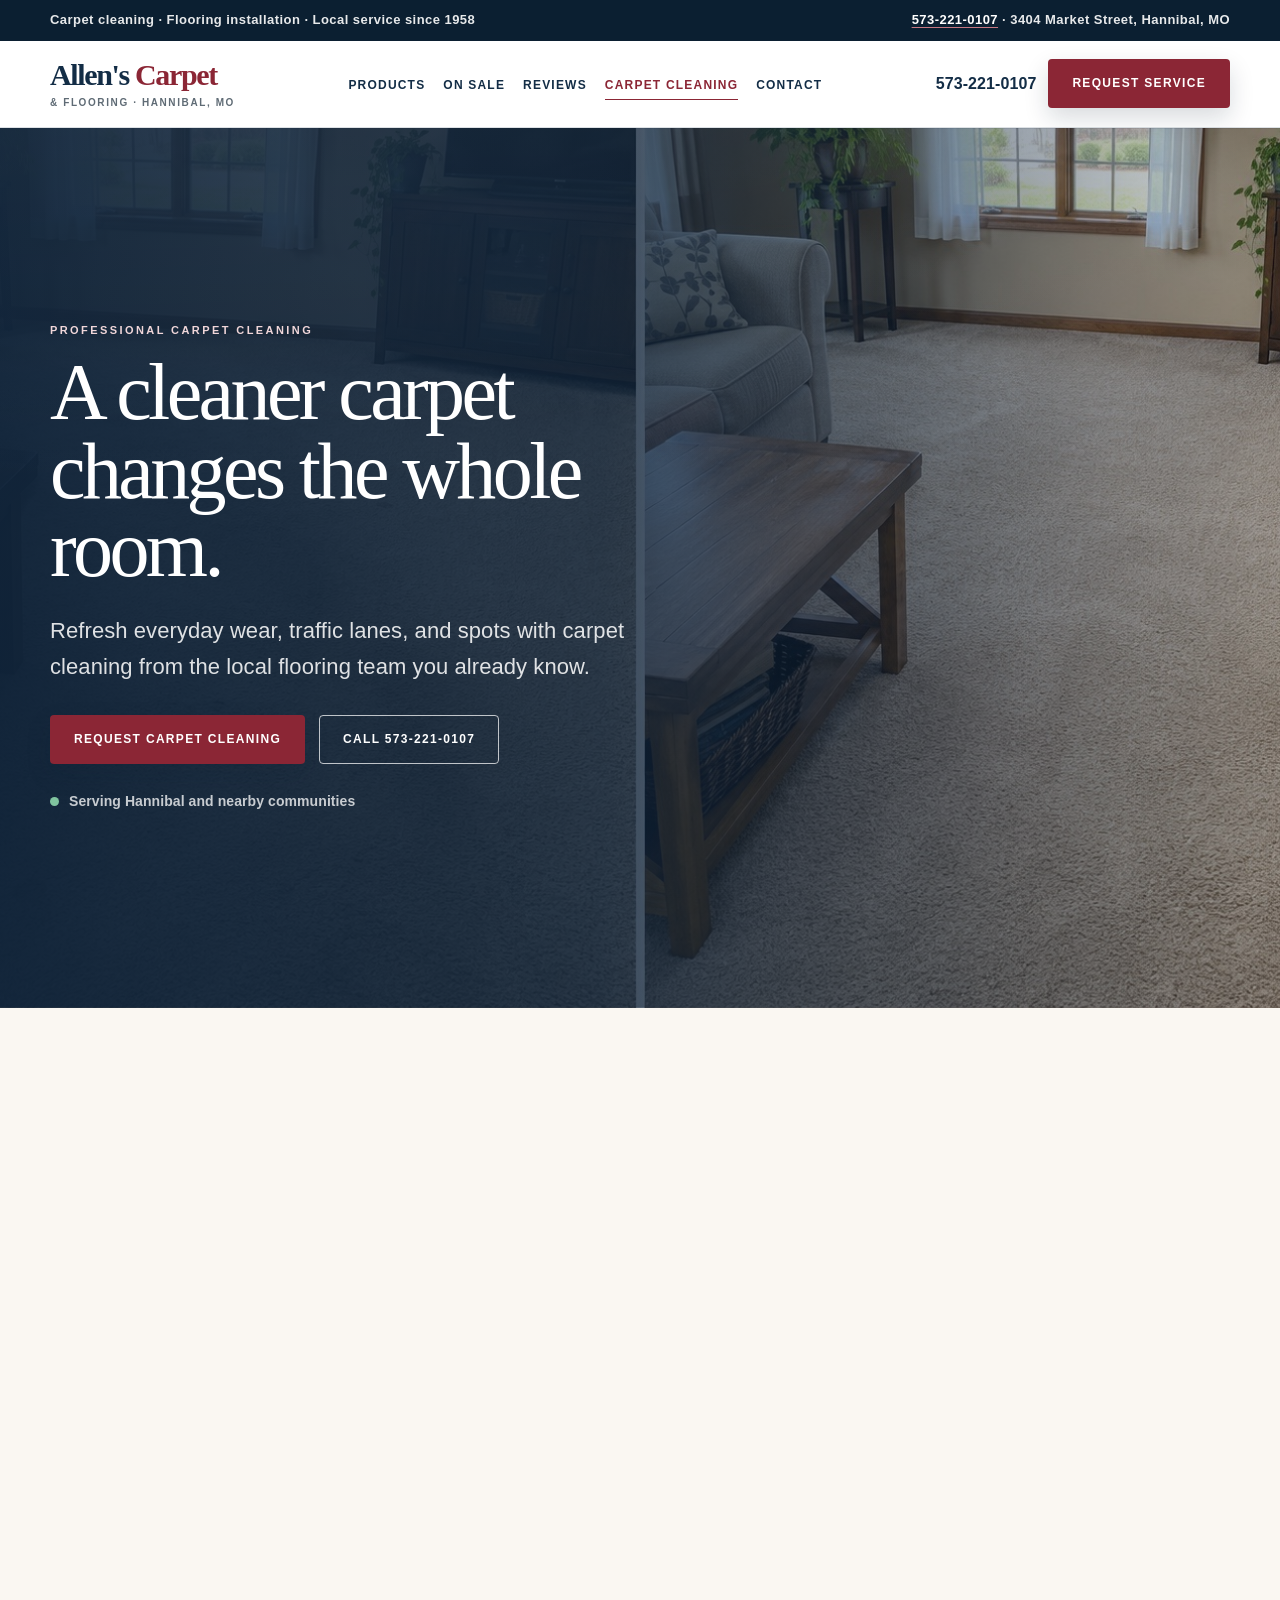
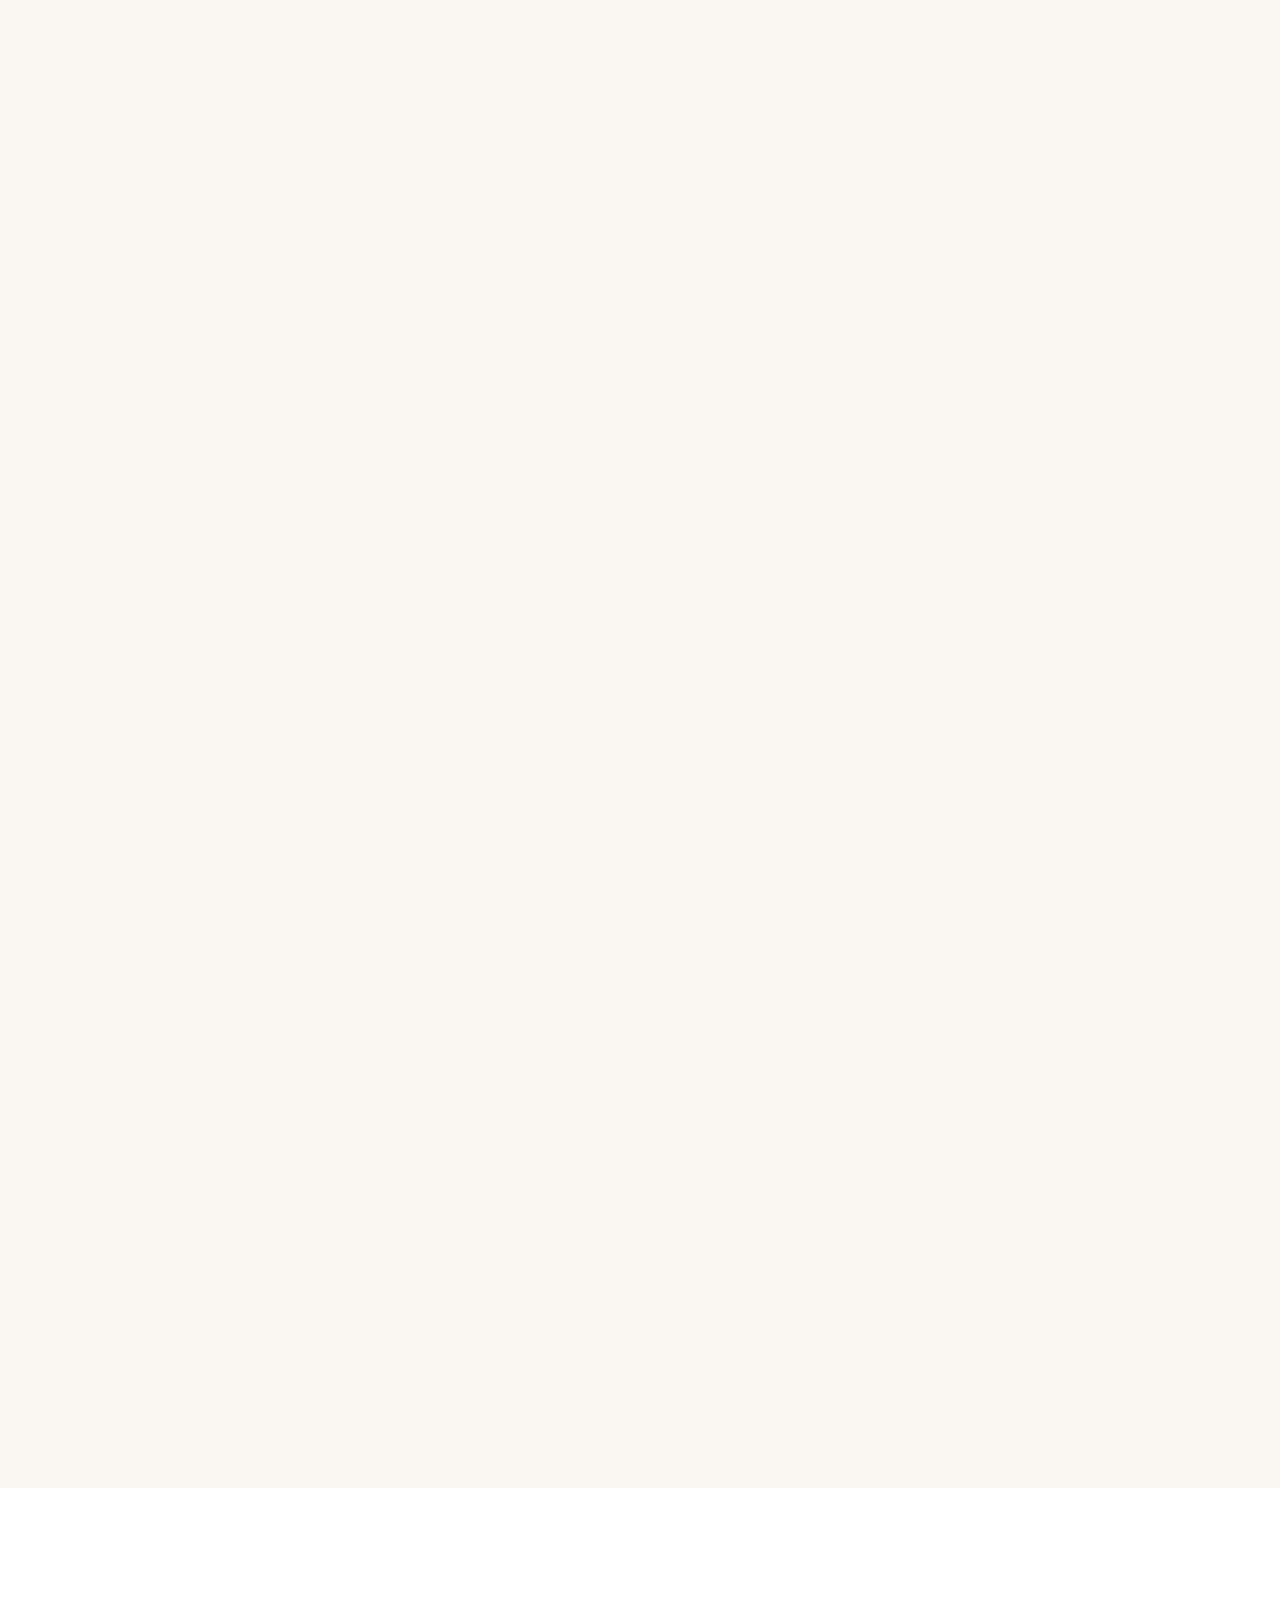
==== commit fb94f97d: "Update sale and carpet cleaning navigation" ====
--- a/carpet-cleaning.html
+++ b/carpet-cleaning.html
@@ -255,9 +255,9 @@
       </a>
       <ul class="nav-links" aria-label="Primary navigation">
         <li><a href="/#products">Products</a></li>
+        <li><a href="/#specials">On Sale</a></li>
+        <li><a href="/#reviews">Reviews</a></li>
         <li><a href="/carpet-cleaning" aria-current="page">Carpet Cleaning</a></li>
-        <li><a href="/#specials">Specials</a></li>
-        <li><a href="/#reviews">Reviews</a></li>
         <li><a href="/contact">Contact</a></li>
       </ul>
       <div class="header-actions">
@@ -269,9 +269,9 @@
     <nav class="mobile-menu" id="mobileMenu" aria-label="Mobile navigation">
       <a href="/">Home</a>
       <a href="/#products">Products</a>
+      <a href="/#specials">On Sale</a>
+      <a href="/#reviews">Reviews</a>
       <a href="/carpet-cleaning" aria-current="page">Carpet Cleaning</a>
-      <a href="/#specials">Specials</a>
-      <a href="/#reviews">Reviews</a>
       <a href="/contact">Contact</a>
       <a href="tel:5732210107">Call 573-221-0107</a>
     </nav>
--- a/assets/premium.css
+++ b/assets/premium.css
@@ -420,6 +420,10 @@
   box-shadow: var(--shadow-soft);
 }
 
+.cleaning-feature {
+  padding: 104px 0;
+}
+
 .cleaning-card img {
   min-height: 460px;
 }
@@ -541,6 +545,10 @@
     padding: 72px 0;
   }
 
+  .cleaning-feature {
+    padding: 72px 0;
+  }
+
   .sample-preview-card,
   .product-tile,
   .cleaning-card,
